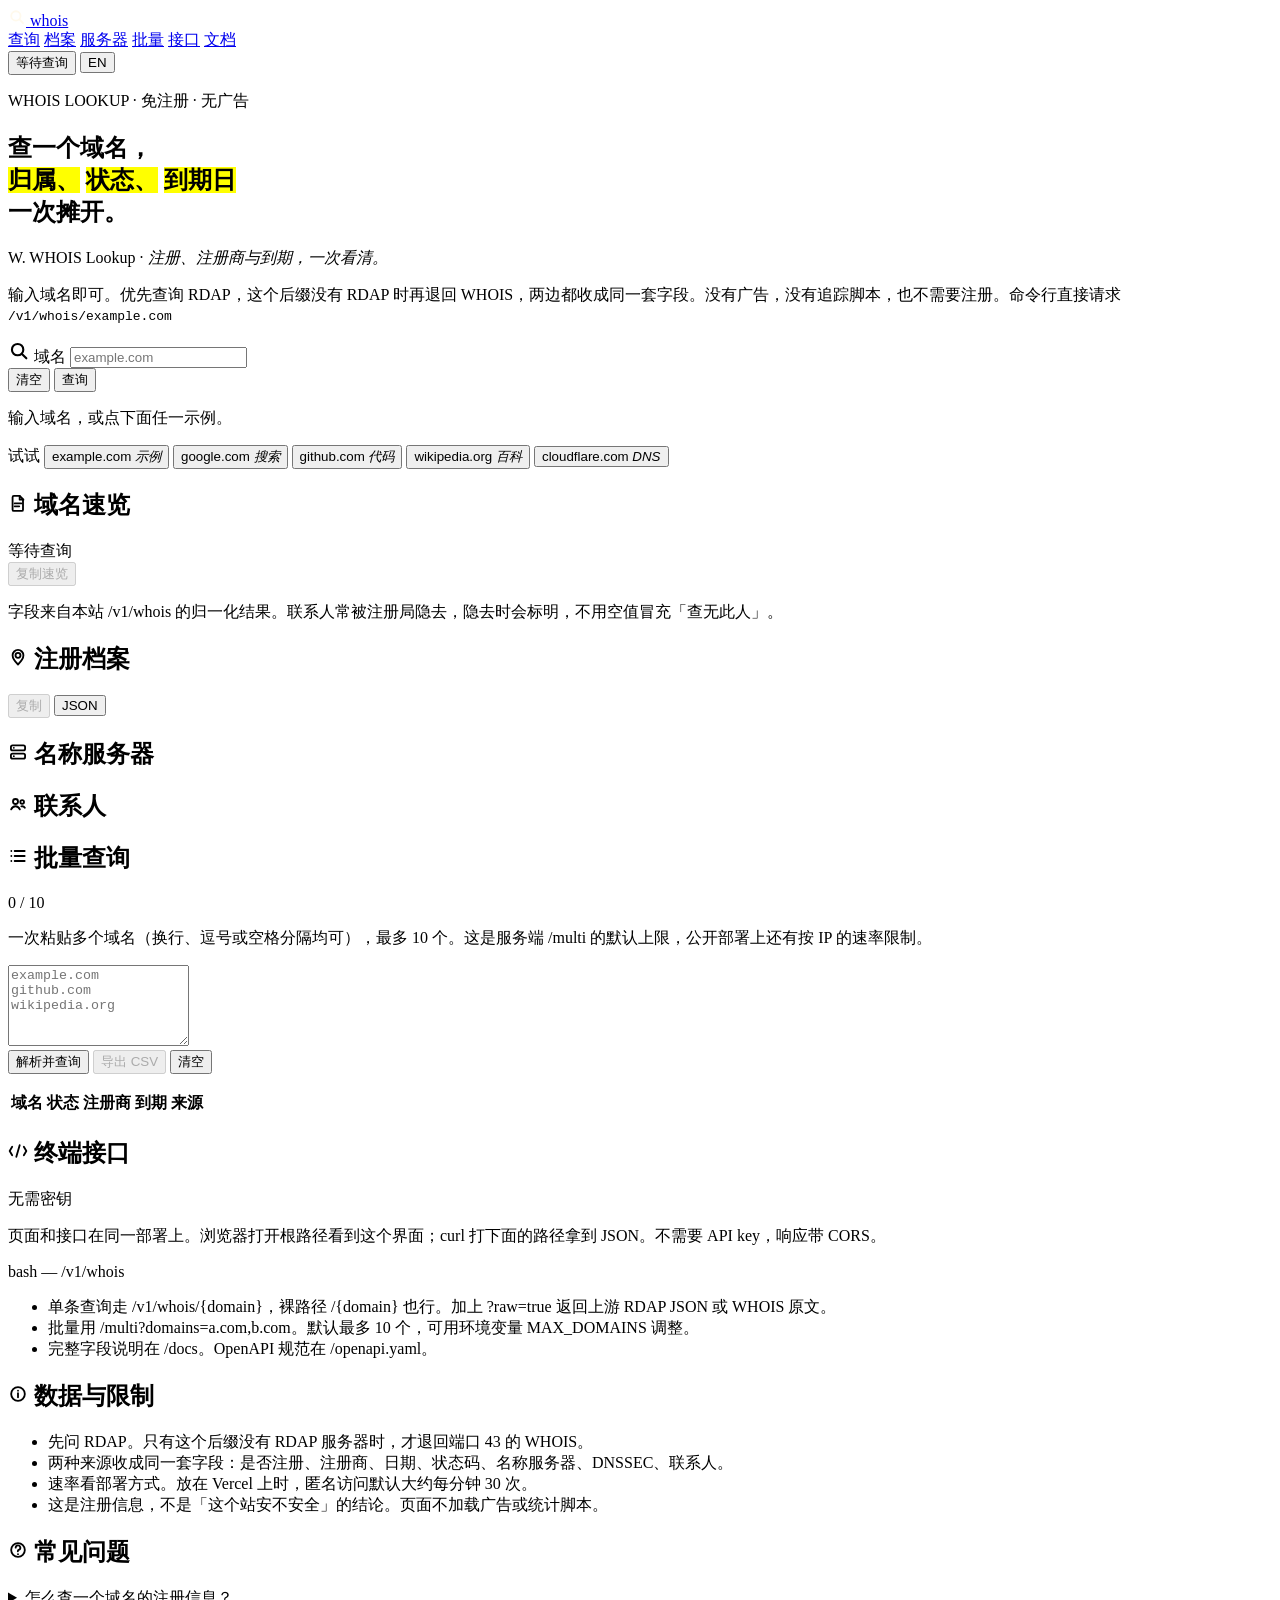
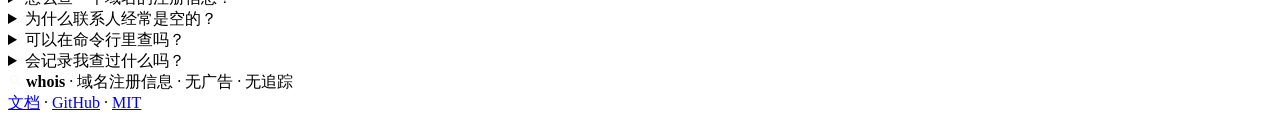
==== internal/web/static/index.html @ 6c689e0a "Redesign the WHOIS page in the cream neo-brutalist style (#1) The lookup UI stays on the same-origin" ====
<!doctype html>
<html lang="zh-CN">
  <head>
    <meta charset="utf-8" />
    <meta name="viewport" content="width=device-width, initial-scale=1, viewport-fit=cover" />
    <meta name="theme-color" content="#F5EFE1" />
    <meta name="color-scheme" content="light" />
    <meta name="robots" content="index, follow" />
    <meta name="description" content="输入域名，一次看清注册状态、注册商、到期日、名称服务器和联系人。RDAP 优先，WHOIS 兜底。免注册、无广告、无追踪脚本。" />
    <meta property="og:type" content="website" />
    <meta property="og:locale" content="zh_CN" />
    <meta property="og:title" content="域名 WHOIS 查询" />
    <meta property="og:description" content="归属、状态、到期日一次摊开。免注册、无广告、无追踪脚本。" />
    <title>域名 WHOIS 查询</title>
    <link rel="icon" href="/favicon.svg" type="image/svg+xml" />
    <link rel="stylesheet" href="/styles.css" />
  </head>
  <body>
    <header class="bar">
      <a class="brand" href="#lookup">
        <span class="brand-mark" aria-hidden="true">
          <svg viewBox="0 0 24 24" width="18" height="18" fill="none" stroke="#FFF9EC" stroke-width="2.4" stroke-linecap="round">
            <circle cx="10.5" cy="10.5" r="6.2"></circle>
            <path d="M15.2 15.2 L20 20"></path>
          </svg>
        </span>
        <span class="brand-txt">whois</span>
      </a>
      <nav class="nav" aria-label="Primary">
        <a href="#lookup" data-i18n="nav.lookup">查询</a>
        <a href="#record" data-i18n="nav.record">档案</a>
        <a href="#ns" data-i18n="nav.ns">服务器</a>
        <a href="#batch" data-i18n="nav.batch">批量</a>
        <a href="#api" data-i18n="nav.api">接口</a>
        <a href="/docs" data-i18n="nav.docs">文档</a>
      </nav>
      <div class="bar-side">
        <button type="button" class="bar-me" id="barMe">
          <span class="dot dot-grey" id="barDot" aria-hidden="true"></span>
          <span id="barQuery">等待查询</span>
        </button>
        <button type="button" class="lang" id="langToggle" aria-label="English">EN</button>
      </div>
    </header>

    <main class="wrap">
      <noscript>
        <p class="noscript">查询界面需要 JavaScript。接口本身不需要浏览器：<code>/v1/whois/example.com</code></p>
      </noscript>

      <section class="card card-hero" id="lookup">
        <p class="eyebrow"><span class="sq sq-violet" aria-hidden="true"></span><span data-i18n="eyebrow">WHOIS LOOKUP · 免注册 · 无广告</span></p>
        <h1 class="h1">
          <span data-i18n="h1.l1">查一个域名，</span><br />
          <mark class="hl hl-pink" data-i18n="h1.a">归属、</mark>
          <mark class="hl hl-sky" data-i18n="h1.b">状态、</mark>
          <mark class="hl hl-lime" data-i18n="h1.c">到期日</mark><br />
          <span data-i18n="h1.l3">一次摊开。</span>
        </h1>
        <p class="tagline">
          <span class="tl-key">W.</span>
          <span data-i18n="tag.main">WHOIS Lookup</span>
          <span class="tl-sep" aria-hidden="true">·</span>
          <em data-i18n="tag.sub">注册、注册商与到期，一次看清。</em>
        </p>
        <p class="lede">
          <span data-i18n="lede">输入域名即可。优先查询 RDAP，这个后缀没有 RDAP 时再退回 WHOIS，两边都收成同一套字段。没有广告，没有追踪脚本，也不需要注册。命令行直接请求</span>
          <code>/v1/whois/example.com</code>
        </p>

        <form class="search" id="lookupForm">
          <span class="search-ico" aria-hidden="true">
            <svg viewBox="0 0 24 24" width="22" height="22" fill="none" stroke="currentColor" stroke-width="2.3" stroke-linecap="round">
              <circle cx="10.5" cy="10.5" r="6.2"></circle>
              <path d="M15.2 15.2 L20 20"></path>
            </svg>
          </span>
          <label class="sr-only" for="q" data-i18n="label.q">域名</label>
          <input id="q" name="q" type="text" inputmode="url" autocomplete="off" spellcheck="false" maxlength="400" placeholder="example.com" data-i18n-placeholder="ph" />
          <div class="search-actions">
            <button class="btn btn-cream" type="button" id="clearBtn" data-i18n="btn.clear">清空</button>
            <button class="btn btn-primary" type="submit" id="searchBtn" data-i18n="btn.search">查询</button>
          </div>
        </form>
        <p class="status" id="status" role="status" data-i18n="status.idle">输入域名，或点下面任一示例。</p>
        <div class="chips" id="chips">
          <span class="chips-label" data-i18n="chips.label">试试</span>
          <button type="button" class="chip" data-domain="example.com">example.com <i data-i18n="chip.demo">示例</i></button>
          <button type="button" class="chip" data-domain="google.com">google.com <i data-i18n="chip.google">搜索</i></button>
          <button type="button" class="chip" data-domain="github.com">github.com <i data-i18n="chip.github">代码</i></button>
          <button type="button" class="chip" data-domain="wikipedia.org">wikipedia.org <i data-i18n="chip.wiki">百科</i></button>
          <button type="button" class="chip" data-domain="cloudflare.com">cloudflare.com <i data-i18n="chip.cf">DNS</i></button>
        </div>
        <div class="hist" id="histRow" hidden>
          <span class="chips-label" data-i18n="recent">最近</span>
          <div class="chips" id="hist"></div>
          <button type="button" class="mini" id="clearRecent" data-i18n="recent.clear">清除</button>
        </div>
      </section>

      <aside class="card card-snap" id="snap">
        <div class="card-head">
          <h2 class="h2">
            <svg viewBox="0 0 24 24" width="20" height="20" fill="none" stroke="currentColor" stroke-width="2.2" stroke-linecap="round" stroke-linejoin="round" aria-hidden="true">
              <path d="M7 3.5 h7 l4 4 V20 a1.5 1.5 0 0 1 -1.5 1.5 h-9.5 a1.5 1.5 0 0 1 -1.5 -1.5 V5 a1.5 1.5 0 0 1 1.5 -1.5 z"></path>
              <path d="M14 3.5 V8 h4.5"></path>
              <path d="M8 12.5 h8 M8 16 h5.5"></path>
            </svg>
            <span data-i18n="snap.title">域名速览</span>
          </h2>
          <span class="badge badge-grey" id="snapBadge" data-i18n="snap.badge.wait">等待查询</span>
        </div>
        <div id="snapBody"></div>
        <button type="button" class="btn btn-sum" id="snapCopy" data-i18n="snap.copy" disabled>复制速览</button>
        <p class="fine" data-i18n="snap.fine">字段来自本站 /v1/whois 的归一化结果。联系人常被注册局隐去，隐去时会标明，不用空值冒充「查无此人」。</p>
      </aside>

      <section class="card card-record" id="record">
        <div class="card-head">
          <h2 class="h2">
            <svg viewBox="0 0 24 24" width="20" height="20" fill="none" stroke="currentColor" stroke-width="2.2" stroke-linecap="round" stroke-linejoin="round" aria-hidden="true">
              <circle cx="12" cy="10" r="3"></circle>
              <path d="M12 21 s-6.5 -6.2 -6.5 -11 a6.5 6.5 0 0 1 13 0 c0 4.8 -6.5 11 -6.5 11 z"></path>
            </svg>
            <span data-i18n="record.title">注册档案</span>
          </h2>
          <div class="card-tools">
            <button type="button" class="mini" id="recordCopy" data-i18n="record.copy" disabled>复制</button>
            <button type="button" class="mini" id="jsonToggle" data-i18n="record.json" aria-pressed="false">JSON</button>
          </div>
        </div>
        <div id="recordBody"></div>
        <pre class="raw" id="rawJson" hidden></pre>
      </section>

      <section class="card card-ns" id="ns">
        <div class="card-head">
          <h2 class="h2">
            <svg viewBox="0 0 24 24" width="20" height="20" fill="none" stroke="currentColor" stroke-width="2.2" stroke-linecap="round" stroke-linejoin="round" aria-hidden="true">
              <rect x="3.5" y="4" width="17" height="6" rx="2"></rect>
              <rect x="3.5" y="14" width="17" height="6" rx="2"></rect>
              <path d="M7 7 h.01 M7 17 h.01"></path>
            </svg>
            <span data-i18n="ns.title">名称服务器</span>
          </h2>
        </div>
        <div id="nsBody"></div>
      </section>

      <section class="card card-contacts" id="contacts">
        <div class="card-head">
          <h2 class="h2">
            <svg viewBox="0 0 24 24" width="20" height="20" fill="none" stroke="currentColor" stroke-width="2.2" stroke-linecap="round" stroke-linejoin="round" aria-hidden="true">
              <circle cx="9" cy="9" r="3"></circle>
              <path d="M3.8 18.5 c1.2 -2.6 3.2 -3.8 5.2 -3.8 s4 1.2 5.2 3.8"></path>
              <circle cx="17" cy="9.5" r="2.2"></circle>
              <path d="M16 14.8 c1.6 -.4 3.2 .2 4.2 1.8"></path>
            </svg>
            <span data-i18n="contacts.title">联系人</span>
          </h2>
        </div>
        <div id="contactsBody"></div>
      </section>

      <section class="card card-batch" id="batch">
        <div class="card-head">
          <h2 class="h2">
            <svg viewBox="0 0 24 24" width="20" height="20" fill="none" stroke="currentColor" stroke-width="2.2" stroke-linecap="round" stroke-linejoin="round" aria-hidden="true">
              <path d="M8 6 h12 M8 12 h12 M8 18 h12"></path>
              <path d="M4 6 h.01 M4 12 h.01 M4 18 h.01"></path>
            </svg>
            <span data-i18n="batch.title">批量查询</span>
          </h2>
          <span class="count" id="batchCount">0 / 10</span>
        </div>
        <p class="fine" data-i18n="batch.help">一次粘贴多个域名（换行、逗号或空格分隔均可），最多 10 个。这是服务端 /multi 的默认上限，公开部署上还有按 IP 的速率限制。</p>
        <textarea class="ta" id="batchInput" rows="5" spellcheck="false" data-i18n-placeholder="batch.ph" placeholder="example.com&#10;github.com&#10;wikipedia.org"></textarea>
        <div class="row-btns">
          <button type="button" class="btn btn-primary" id="batchRun" data-i18n="batch.run">解析并查询</button>
          <button type="button" class="btn btn-cream" id="batchCsv" data-i18n="batch.csv" disabled>导出 CSV</button>
          <button type="button" class="btn btn-ghost" id="batchClear" data-i18n="batch.clear">清空</button>
        </div>
        <p class="status" id="batchStatus" role="status"></p>
        <div class="tbl-wrap">
          <table class="tbl">
            <thead>
              <tr>
                <th data-i18n="th.domain">域名</th>
                <th data-i18n="th.status">状态</th>
                <th data-i18n="th.registrar">注册商</th>
                <th data-i18n="th.expires">到期</th>
                <th data-i18n="th.source">来源</th>
              </tr>
            </thead>
            <tbody id="batchRows"></tbody>
          </table>
        </div>
      </section>

      <section class="card card-api" id="api">
        <div class="card-head">
          <h2 class="h2">
            <svg viewBox="0 0 24 24" width="20" height="20" fill="none" stroke="currentColor" stroke-width="2.2" stroke-linecap="round" stroke-linejoin="round" aria-hidden="true">
              <path d="M5 7 l-3 5 l3 5"></path>
              <path d="M19 7 l3 5 l-3 5"></path>
              <path d="M14 5 l-4 14"></path>
            </svg>
            <span data-i18n="api.title">终端接口</span>
          </h2>
          <span class="badge badge-lime" data-i18n="api.badge">无需密钥</span>
        </div>
        <p class="lede lede-sm" data-i18n="api.lede">页面和接口在同一部署上。浏览器打开根路径看到这个界面；curl 打下面的路径拿到 JSON。不需要 API key，响应带 CORS。</p>
        <div class="term">
          <div class="term-bar">
            <span class="term-dot"></span><span class="term-dot"></span><span class="term-dot"></span>
            <span class="term-title">bash — /v1/whois</span>
          </div>
          <pre class="term-body" id="curlOut"></pre>
        </div>
        <ul class="notes">
          <li data-i18n="api.n1">单条查询走 /v1/whois/{domain}，裸路径 /{domain} 也行。加上 ?raw=true 返回上游 RDAP JSON 或 WHOIS 原文。</li>
          <li data-i18n="api.n2">批量用 /multi?domains=a.com,b.com。默认最多 10 个，可用环境变量 MAX_DOMAINS 调整。</li>
          <li data-i18n="api.n3">完整字段说明在 /docs。OpenAPI 规范在 /openapi.yaml。</li>
        </ul>
      </section>

      <section class="card card-about" id="about">
        <div class="card-head">
          <h2 class="h2">
            <svg viewBox="0 0 24 24" width="20" height="20" fill="none" stroke="currentColor" stroke-width="2.2" stroke-linecap="round" aria-hidden="true">
              <circle cx="12" cy="12" r="8.2"></circle>
              <path d="M12 11 v5"></path>
              <path d="M12 8 h.01"></path>
            </svg>
            <span data-i18n="about.title">数据与限制</span>
          </h2>
        </div>
        <ul class="notes">
          <li data-i18n="about.n1">先问 RDAP。只有这个后缀没有 RDAP 服务器时，才退回端口 43 的 WHOIS。</li>
          <li data-i18n="about.n2">两种来源收成同一套字段：是否注册、注册商、日期、状态码、名称服务器、DNSSEC、联系人。</li>
          <li data-i18n="about.n3">速率看部署方式。放在 Vercel 上时，匿名访问默认大约每分钟 30 次。</li>
          <li data-i18n="about.n4">这是注册信息，不是「这个站安不安全」的结论。页面不加载广告或统计脚本。</li>
        </ul>
      </section>

      <section class="card card-faq" id="faq">
        <div class="card-head">
          <h2 class="h2">
            <svg viewBox="0 0 24 24" width="20" height="20" fill="none" stroke="currentColor" stroke-width="2.2" stroke-linecap="round" aria-hidden="true">
              <circle cx="12" cy="12" r="8.2"></circle>
              <path d="M9.2 9.2 a2.8 2.8 0 1 1 3.6 2.7 c-.7.3 -1 .8 -1 1.6"></path>
              <path d="M12 17 h.01"></path>
            </svg>
            <span data-i18n="faq.title">常见问题</span>
          </h2>
        </div>
        <details class="qa">
          <summary><span data-i18n="faq.q1">怎么查一个域名的注册信息？</span></summary>
          <p data-i18n="faq.a1">在上方输入域名，例如 example.com，或点一个示例。也接受带 https:// 的地址，服务端会先剥掉协议和路径。页面请求本站的 /v1/whois/{domain}，把注册状态、注册商、日期、名称服务器和联系人摊开。</p>
        </details>
        <details class="qa">
          <summary><span data-i18n="faq.q2">为什么联系人经常是空的？</span></summary>
          <p data-i18n="faq.a2">多数注册局按隐私规则隐去个人联系信息，通用顶级域尤其常见。隐去时这一格会写「已隐去」。那是注册局的选择，不是查询失败。</p>
        </details>
        <details class="qa">
          <summary><span data-i18n="faq.q3">可以在命令行里查吗？</span></summary>
          <p data-i18n="faq.a3">可以，不需要密钥。请求 /v1/whois/example.com 得到归一化 JSON；加上 ?raw=true 则是上游原文。多个域名用 /multi?domains=a.com,b.com。浏览器访问根路径仍然是这个页面。</p>
        </details>
        <details class="qa">
          <summary><span data-i18n="faq.q4">会记录我查过什么吗？</span></summary>
          <p data-i18n="faq.a4">页面没有第三方统计。「最近」列表只存在你这台浏览器的本地存储里，可以在上面一键清除。服务端可以开内存缓存，用来少打注册局，缓存的是查询结果，不是一份用户档案。</p>
        </details>
      </section>
    </main>

    <div class="foot-wrap">
      <footer class="foot">
        <div class="foot-l">
          <span class="brand-mark sm" aria-hidden="true">
            <svg viewBox="0 0 24 24" width="14" height="14" fill="none" stroke="#FFF9EC" stroke-width="2.4" stroke-linecap="round">
              <circle cx="10.5" cy="10.5" r="6.2"></circle>
              <path d="M15.2 15.2 L20 20"></path>
            </svg>
          </span>
          <strong class="brand-txt">whois</strong>
          <span class="foot-sep" aria-hidden="true">·</span>
          <span data-i18n="foot.blurb">域名注册信息</span>
          <span class="foot-sep" aria-hidden="true">·</span>
          <span data-i18n="foot.privacy">无广告 · 无追踪</span>
        </div>
        <div class="foot-r">
          <a class="foot-link" href="/docs" data-i18n="nav.docs">文档</a>
          <span class="foot-sep" aria-hidden="true">·</span>
          <a class="foot-link" href="https://github.com/niesgeek/who-dat" target="_blank" rel="noopener noreferrer">GitHub</a>
          <span class="foot-sep" aria-hidden="true">·</span>
          <a class="foot-link" href="https://github.com/niesgeek/who-dat/blob/main/LICENSE" target="_blank" rel="noopener noreferrer">MIT</a>
        </div>
      </footer>
    </div>
    <div class="toast" id="toast" role="status" aria-live="polite"></div>
    <script src="/app.js"></script>
  </body>
</html>
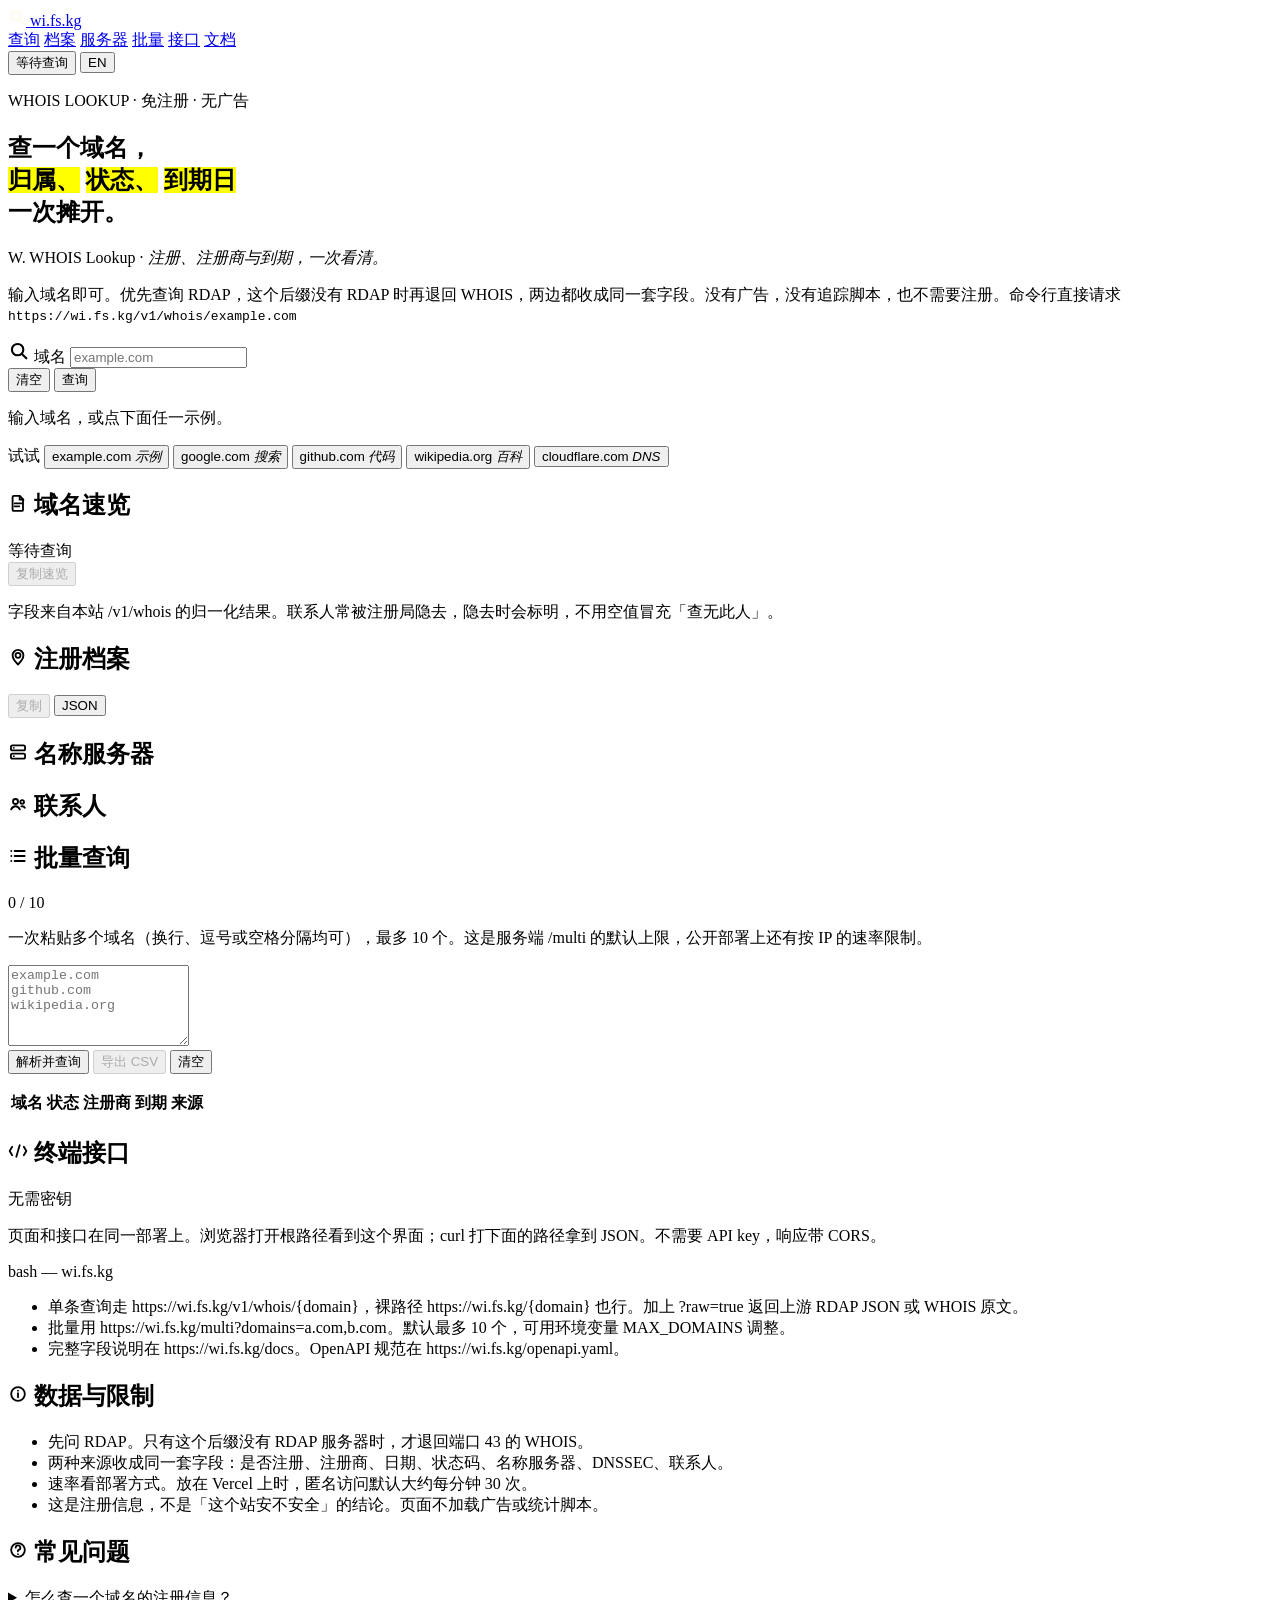
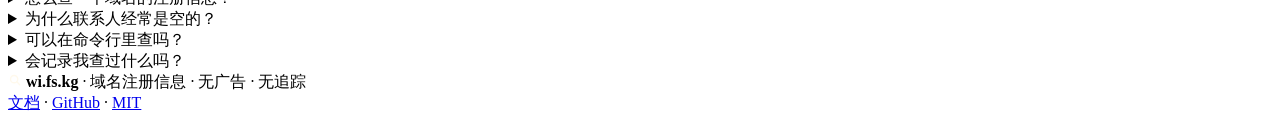
==== commit e477eb7a: "Present wi.fs.kg as the public site domain (#2) Point homepage branding, meta, API examples, and the" ====
--- a/internal/web/static/index.html
+++ b/internal/web/static/index.html
@@ -9,9 +9,11 @@
     <meta name="description" content="输入域名，一次看清注册状态、注册商、到期日、名称服务器和联系人。RDAP 优先，WHOIS 兜底。免注册、无广告、无追踪脚本。" />
     <meta property="og:type" content="website" />
     <meta property="og:locale" content="zh_CN" />
-    <meta property="og:title" content="域名 WHOIS 查询" />
+    <meta property="og:url" content="https://wi.fs.kg/" />
+    <meta property="og:title" content="wi.fs.kg — 域名 WHOIS 查询" />
     <meta property="og:description" content="归属、状态、到期日一次摊开。免注册、无广告、无追踪脚本。" />
-    <title>域名 WHOIS 查询</title>
+    <link rel="canonical" href="https://wi.fs.kg/" />
+    <title>wi.fs.kg — 域名 WHOIS 查询</title>
     <link rel="icon" href="/favicon.svg" type="image/svg+xml" />
     <link rel="stylesheet" href="/styles.css" />
   </head>
@@ -24,7 +26,7 @@
             <path d="M15.2 15.2 L20 20"></path>
           </svg>
         </span>
-        <span class="brand-txt">whois</span>
+        <span class="brand-txt">wi.fs.kg</span>
       </a>
       <nav class="nav" aria-label="Primary">
         <a href="#lookup" data-i18n="nav.lookup">查询</a>
@@ -45,7 +47,7 @@
 
     <main class="wrap">
       <noscript>
-        <p class="noscript">查询界面需要 JavaScript。接口本身不需要浏览器：<code>/v1/whois/example.com</code></p>
+        <p class="noscript">查询界面需要 JavaScript。接口本身不需要浏览器：<code>https://wi.fs.kg/v1/whois/example.com</code></p>
       </noscript>
 
       <section class="card card-hero" id="lookup">
@@ -65,7 +67,7 @@
         </p>
         <p class="lede">
           <span data-i18n="lede">输入域名即可。优先查询 RDAP，这个后缀没有 RDAP 时再退回 WHOIS，两边都收成同一套字段。没有广告，没有追踪脚本，也不需要注册。命令行直接请求</span>
-          <code>/v1/whois/example.com</code>
+          <code>https://wi.fs.kg/v1/whois/example.com</code>
         </p>
 
         <form class="search" id="lookupForm">
@@ -213,14 +215,14 @@
         <div class="term">
           <div class="term-bar">
             <span class="term-dot"></span><span class="term-dot"></span><span class="term-dot"></span>
-            <span class="term-title">bash — /v1/whois</span>
+            <span class="term-title">bash — wi.fs.kg</span>
           </div>
           <pre class="term-body" id="curlOut"></pre>
         </div>
         <ul class="notes">
-          <li data-i18n="api.n1">单条查询走 /v1/whois/{domain}，裸路径 /{domain} 也行。加上 ?raw=true 返回上游 RDAP JSON 或 WHOIS 原文。</li>
-          <li data-i18n="api.n2">批量用 /multi?domains=a.com,b.com。默认最多 10 个，可用环境变量 MAX_DOMAINS 调整。</li>
-          <li data-i18n="api.n3">完整字段说明在 /docs。OpenAPI 规范在 /openapi.yaml。</li>
+          <li data-i18n="api.n1">单条查询走 https://wi.fs.kg/v1/whois/{domain}，裸路径 https://wi.fs.kg/{domain} 也行。加上 ?raw=true 返回上游 RDAP JSON 或 WHOIS 原文。</li>
+          <li data-i18n="api.n2">批量用 https://wi.fs.kg/multi?domains=a.com,b.com。默认最多 10 个，可用环境变量 MAX_DOMAINS 调整。</li>
+          <li data-i18n="api.n3">完整字段说明在 https://wi.fs.kg/docs。OpenAPI 规范在 https://wi.fs.kg/openapi.yaml。</li>
         </ul>
       </section>
 
@@ -264,7 +266,7 @@
         </details>
         <details class="qa">
           <summary><span data-i18n="faq.q3">可以在命令行里查吗？</span></summary>
-          <p data-i18n="faq.a3">可以，不需要密钥。请求 /v1/whois/example.com 得到归一化 JSON；加上 ?raw=true 则是上游原文。多个域名用 /multi?domains=a.com,b.com。浏览器访问根路径仍然是这个页面。</p>
+          <p data-i18n="faq.a3">可以，不需要密钥。请求 https://wi.fs.kg/v1/whois/example.com 得到归一化 JSON；加上 ?raw=true 则是上游原文。多个域名用 https://wi.fs.kg/multi?domains=a.com,b.com。浏览器访问根路径仍然是这个页面。</p>
         </details>
         <details class="qa">
           <summary><span data-i18n="faq.q4">会记录我查过什么吗？</span></summary>
@@ -282,7 +284,7 @@
               <path d="M15.2 15.2 L20 20"></path>
             </svg>
           </span>
-          <strong class="brand-txt">whois</strong>
+          <strong class="brand-txt">wi.fs.kg</strong>
           <span class="foot-sep" aria-hidden="true">·</span>
           <span data-i18n="foot.blurb">域名注册信息</span>
           <span class="foot-sep" aria-hidden="true">·</span>
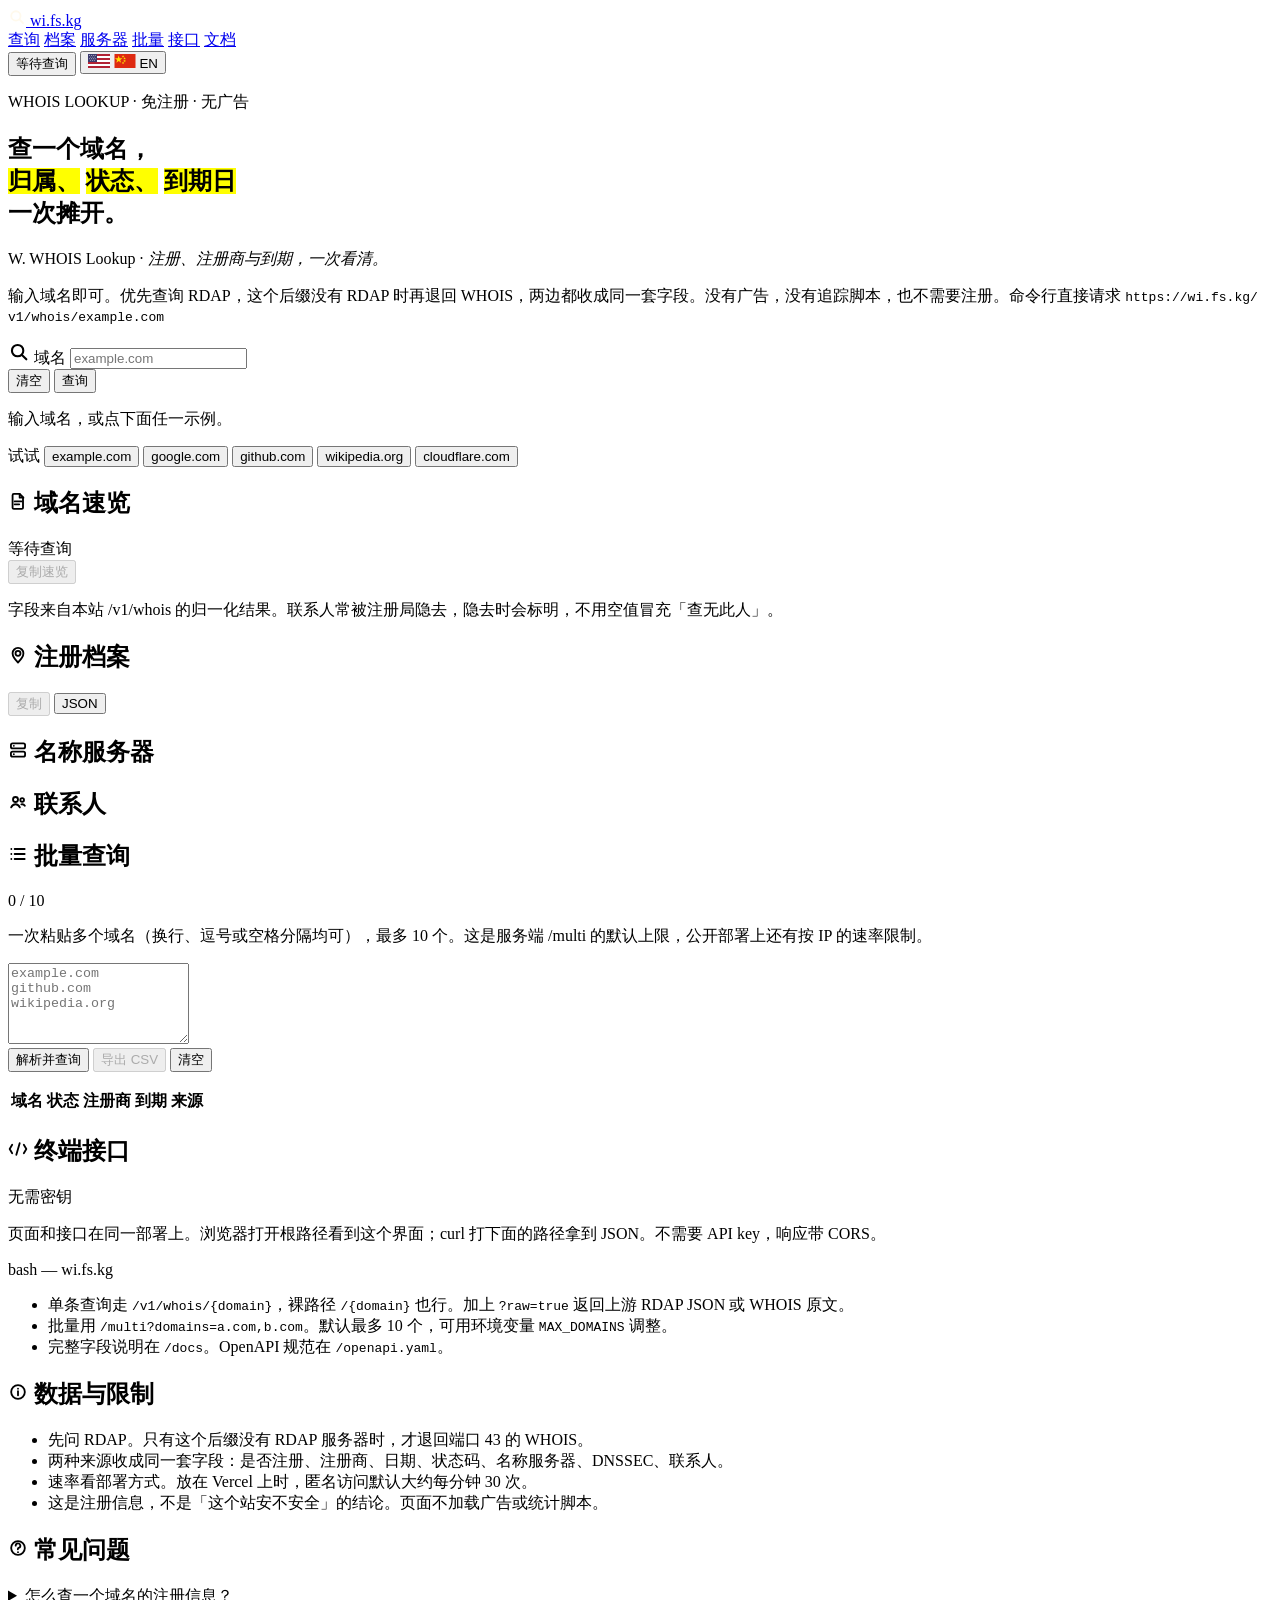
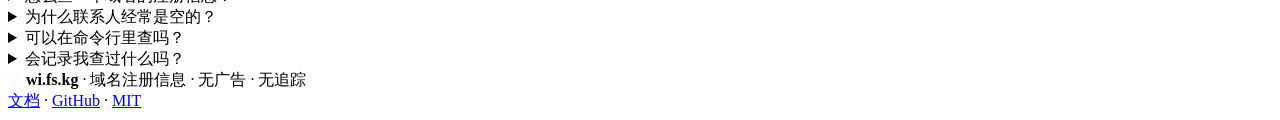
==== commit 906abb43: "Retune WHOIS page: pink brief, chips, wrap, flag toggle (#3) Use a hot-pink domain brief instead of " ====
--- a/internal/web/static/index.html
+++ b/internal/web/static/index.html
@@ -41,13 +41,49 @@
           <span class="dot dot-grey" id="barDot" aria-hidden="true"></span>
           <span id="barQuery">等待查询</span>
         </button>
-        <button type="button" class="lang" id="langToggle" aria-label="English">EN</button>
+        <button type="button" class="lang" id="langToggle" aria-label="切换到英文">
+          <span class="lang-flag" aria-hidden="true">
+            <svg class="flag flag-us" viewBox="0 0 22 14" width="22" height="14">
+              <rect width="22" height="14" fill="#fff"></rect>
+              <rect y="0" width="22" height="2" fill="#b22234"></rect>
+              <rect y="4" width="22" height="2" fill="#b22234"></rect>
+              <rect y="8" width="22" height="2" fill="#b22234"></rect>
+              <rect y="12" width="22" height="2" fill="#b22234"></rect>
+              <rect width="9" height="8" fill="#3c3b6e"></rect>
+              <g fill="#fff">
+                <circle cx="1.5" cy="1.5" r="0.45"></circle>
+                <circle cx="3.4" cy="1.5" r="0.45"></circle>
+                <circle cx="5.3" cy="1.5" r="0.45"></circle>
+                <circle cx="7.2" cy="1.5" r="0.45"></circle>
+                <circle cx="2.45" cy="3.1" r="0.45"></circle>
+                <circle cx="4.35" cy="3.1" r="0.45"></circle>
+                <circle cx="6.25" cy="3.1" r="0.45"></circle>
+                <circle cx="1.5" cy="4.7" r="0.45"></circle>
+                <circle cx="3.4" cy="4.7" r="0.45"></circle>
+                <circle cx="5.3" cy="4.7" r="0.45"></circle>
+                <circle cx="7.2" cy="4.7" r="0.45"></circle>
+                <circle cx="2.45" cy="6.3" r="0.45"></circle>
+                <circle cx="4.35" cy="6.3" r="0.45"></circle>
+                <circle cx="6.25" cy="6.3" r="0.45"></circle>
+              </g>
+            </svg>
+            <svg class="flag flag-cn" viewBox="0 0 30 20" width="22" height="14">
+              <rect width="30" height="20" fill="#de2910"></rect>
+              <polygon fill="#ffde00" points="6,2.2 7.35,6.15 11.5,6.15 8.15,8.55 9.4,12.5 6,10.05 2.6,12.5 3.85,8.55 0.5,6.15 4.65,6.15"></polygon>
+              <polygon fill="#ffde00" points="12.2,1.5 12.7,2.85 14.15,2.85 13,3.7 13.45,5.05 12.2,4.2 10.95,5.05 11.4,3.7 10.25,2.85 11.7,2.85"></polygon>
+              <polygon fill="#ffde00" points="14.4,4.3 14.9,5.65 16.35,5.65 15.2,6.5 15.65,7.85 14.4,7 13.15,7.85 13.6,6.5 12.45,5.65 13.9,5.65"></polygon>
+              <polygon fill="#ffde00" points="14.4,8.1 14.9,9.45 16.35,9.45 15.2,10.3 15.65,11.65 14.4,10.8 13.15,11.65 13.6,10.3 12.45,9.45 13.9,9.45"></polygon>
+              <polygon fill="#ffde00" points="12.2,10.7 12.7,12.05 14.15,12.05 13,12.9 13.45,14.25 12.2,13.4 10.95,14.25 11.4,12.9 10.25,12.05 11.7,12.05"></polygon>
+            </svg>
+          </span>
+          <span data-i18n="lang.btn">EN</span>
+        </button>
       </div>
     </header>
 
     <main class="wrap">
       <noscript>
-        <p class="noscript">查询界面需要 JavaScript。接口本身不需要浏览器：<code>https://wi.fs.kg/v1/whois/example.com</code></p>
+        <p class="noscript">查询界面需要 JavaScript。接口本身不需要浏览器：<code class="url">https://wi.fs.kg/<wbr>v1/whois/example.com</code></p>
       </noscript>
 
       <section class="card card-hero" id="lookup">
@@ -67,7 +103,7 @@
         </p>
         <p class="lede">
           <span data-i18n="lede">输入域名即可。优先查询 RDAP，这个后缀没有 RDAP 时再退回 WHOIS，两边都收成同一套字段。没有广告，没有追踪脚本，也不需要注册。命令行直接请求</span>
-          <code>https://wi.fs.kg/v1/whois/example.com</code>
+          <code class="url">https://wi.fs.kg/<wbr>v1/whois/example.com</code>
         </p>
 
         <form class="search" id="lookupForm">
@@ -87,11 +123,11 @@
         <p class="status" id="status" role="status" data-i18n="status.idle">输入域名，或点下面任一示例。</p>
         <div class="chips" id="chips">
           <span class="chips-label" data-i18n="chips.label">试试</span>
-          <button type="button" class="chip" data-domain="example.com">example.com <i data-i18n="chip.demo">示例</i></button>
-          <button type="button" class="chip" data-domain="google.com">google.com <i data-i18n="chip.google">搜索</i></button>
-          <button type="button" class="chip" data-domain="github.com">github.com <i data-i18n="chip.github">代码</i></button>
-          <button type="button" class="chip" data-domain="wikipedia.org">wikipedia.org <i data-i18n="chip.wiki">百科</i></button>
-          <button type="button" class="chip" data-domain="cloudflare.com">cloudflare.com <i data-i18n="chip.cf">DNS</i></button>
+          <button type="button" class="chip" data-domain="example.com">example.com</button>
+          <button type="button" class="chip" data-domain="google.com">google.com</button>
+          <button type="button" class="chip" data-domain="github.com">github.com</button>
+          <button type="button" class="chip" data-domain="wikipedia.org">wikipedia.org</button>
+          <button type="button" class="chip" data-domain="cloudflare.com">cloudflare.com</button>
         </div>
         <div class="hist" id="histRow" hidden>
           <span class="chips-label" data-i18n="recent">最近</span>
@@ -220,9 +256,9 @@
           <pre class="term-body" id="curlOut"></pre>
         </div>
         <ul class="notes">
-          <li data-i18n="api.n1">单条查询走 https://wi.fs.kg/v1/whois/{domain}，裸路径 https://wi.fs.kg/{domain} 也行。加上 ?raw=true 返回上游 RDAP JSON 或 WHOIS 原文。</li>
-          <li data-i18n="api.n2">批量用 https://wi.fs.kg/multi?domains=a.com,b.com。默认最多 10 个，可用环境变量 MAX_DOMAINS 调整。</li>
-          <li data-i18n="api.n3">完整字段说明在 https://wi.fs.kg/docs。OpenAPI 规范在 https://wi.fs.kg/openapi.yaml。</li>
+          <li data-i18n-html="api.n1">单条查询走 <code class="path">/v1/whois/{domain}</code>，裸路径 <code class="path">/{domain}</code> 也行。加上 <code class="path">?raw=true</code> 返回上游 RDAP JSON 或 WHOIS 原文。</li>
+          <li data-i18n-html="api.n2">批量用 <code class="path">/multi?domains=a.com,b.com</code>。默认最多 10 个，可用环境变量 <code class="path">MAX_DOMAINS</code> 调整。</li>
+          <li data-i18n-html="api.n3">完整字段说明在 <code class="path">/docs</code>。OpenAPI 规范在 <code class="path">/openapi.yaml</code>。</li>
         </ul>
       </section>
 
@@ -266,7 +302,7 @@
         </details>
         <details class="qa">
           <summary><span data-i18n="faq.q3">可以在命令行里查吗？</span></summary>
-          <p data-i18n="faq.a3">可以，不需要密钥。请求 https://wi.fs.kg/v1/whois/example.com 得到归一化 JSON；加上 ?raw=true 则是上游原文。多个域名用 https://wi.fs.kg/multi?domains=a.com,b.com。浏览器访问根路径仍然是这个页面。</p>
+          <p data-i18n-html="faq.a3">可以，不需要密钥。请求 <code class="path">/v1/whois/example.com</code> 得到归一化 JSON；加上 <code class="path">?raw=true</code> 则是上游原文。多个域名用 <code class="path">/multi?domains=a.com,b.com</code>。完整地址在上面的终端示例里。浏览器访问根路径仍然是这个页面。</p>
         </details>
         <details class="qa">
           <summary><span data-i18n="faq.q4">会记录我查过什么吗？</span></summary>
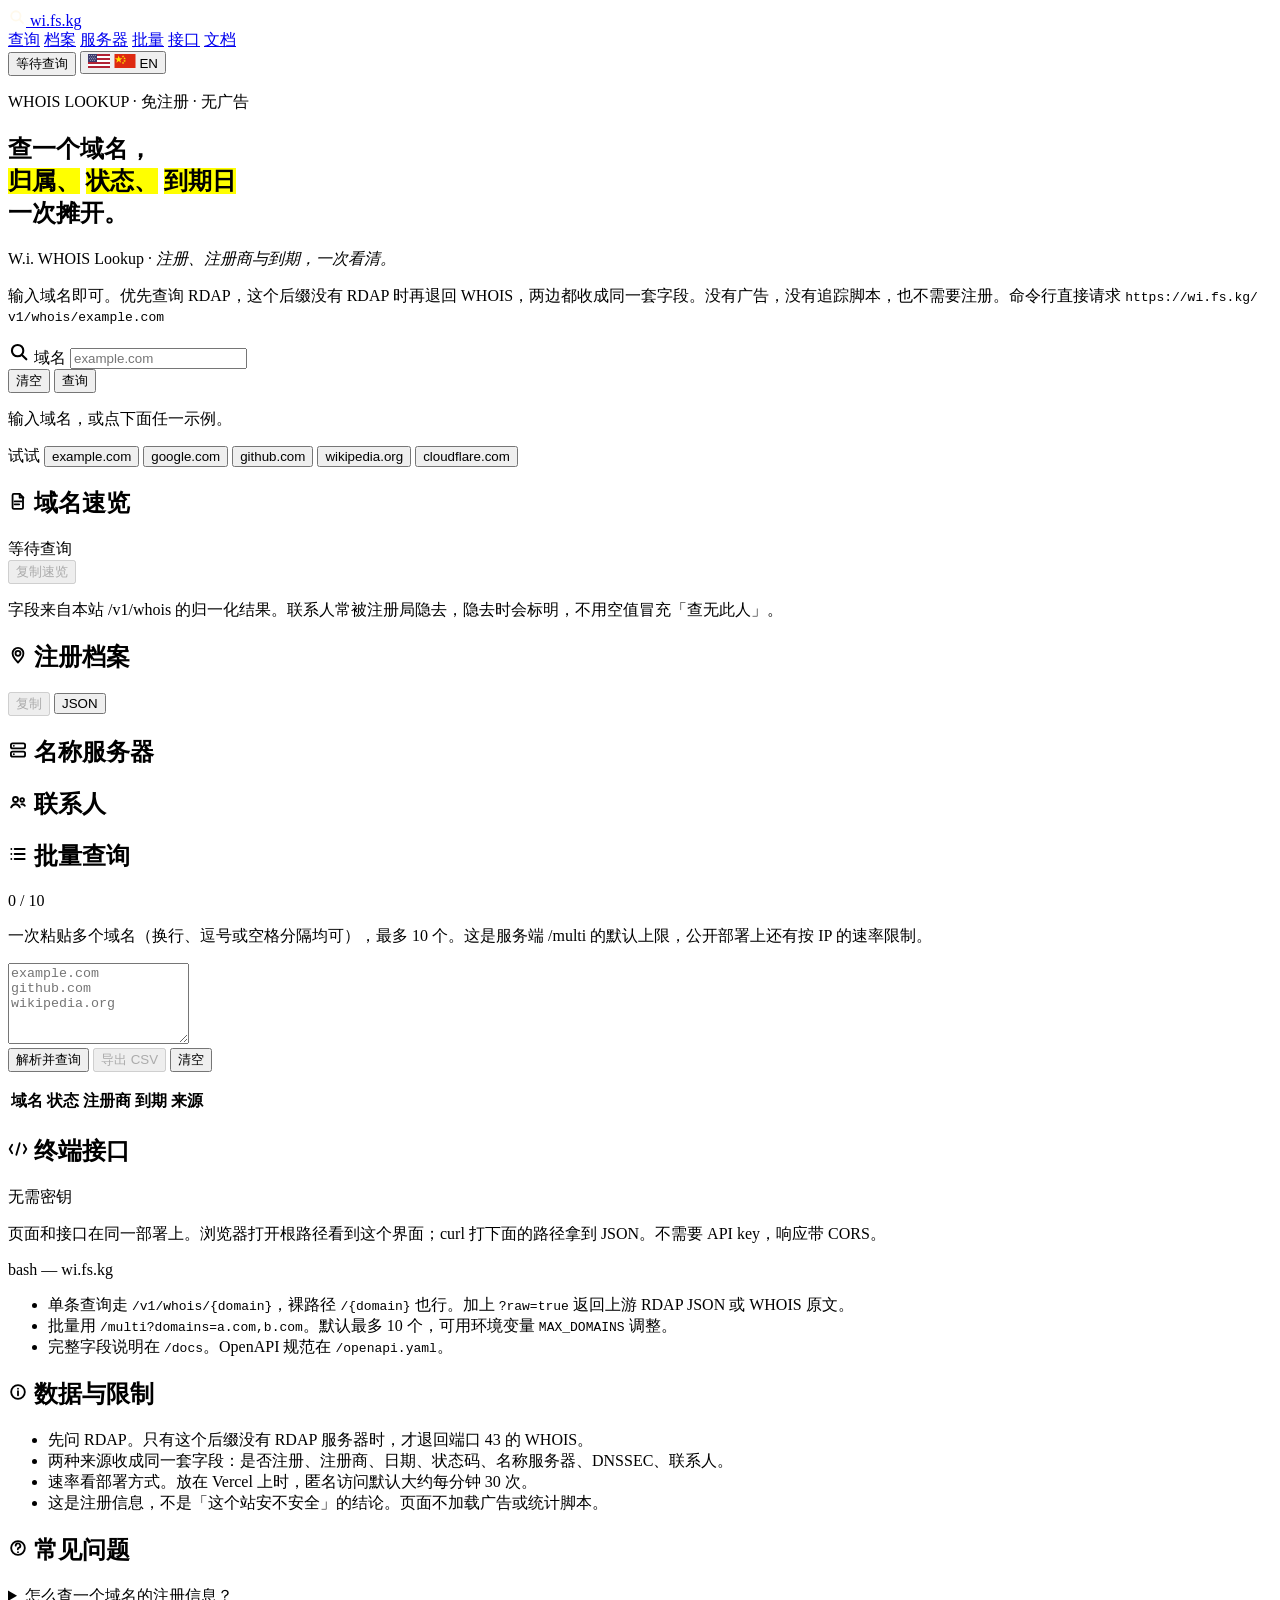
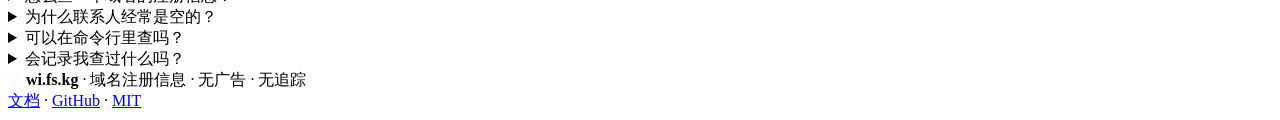
==== commit 0739314e: "Update index.html" ====
--- a/internal/web/static/index.html
+++ b/internal/web/static/index.html
@@ -96,7 +96,7 @@
           <span data-i18n="h1.l3">一次摊开。</span>
         </h1>
         <p class="tagline">
-          <span class="tl-key">W.</span>
+          <span class="tl-key">W.i.</span>
           <span data-i18n="tag.main">WHOIS Lookup</span>
           <span class="tl-sep" aria-hidden="true">·</span>
           <em data-i18n="tag.sub">注册、注册商与到期，一次看清。</em>
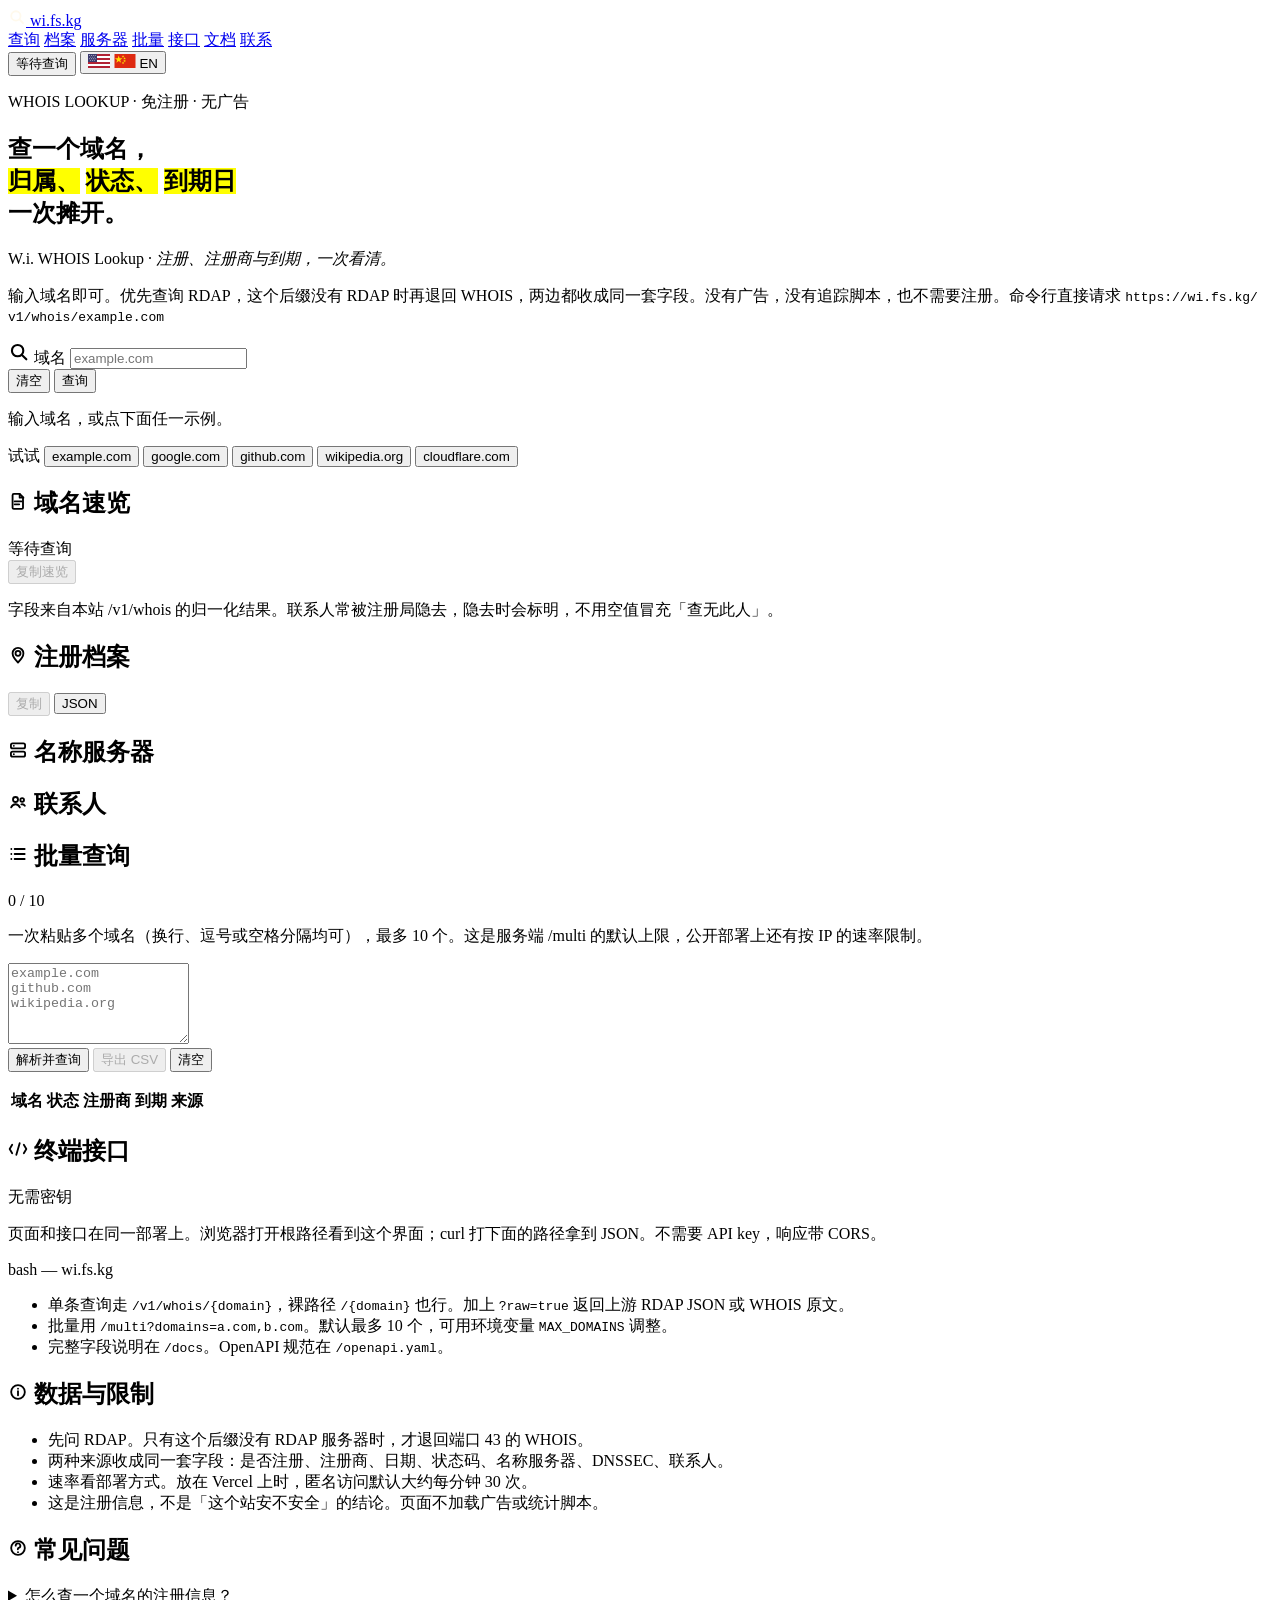
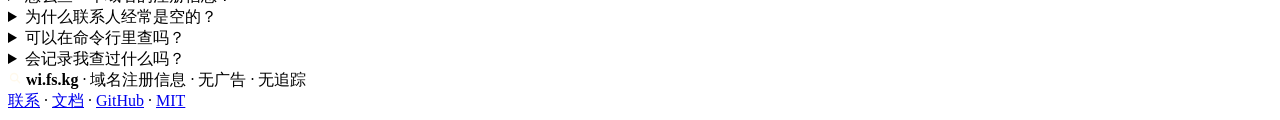
==== commit e54a4c98: "Add a /contact page that delivers notes to i@wi.fs.kg. The form follows the cream neo-brutalist page" ====
--- a/internal/web/static/index.html
+++ b/internal/web/static/index.html
@@ -35,6 +35,7 @@
         <a href="#batch" data-i18n="nav.batch">批量</a>
         <a href="#api" data-i18n="nav.api">接口</a>
         <a href="/docs" data-i18n="nav.docs">文档</a>
+        <a href="/contact" data-i18n="nav.contact">联系</a>
       </nav>
       <div class="bar-side">
         <button type="button" class="bar-me" id="barMe">
@@ -327,6 +328,8 @@
           <span data-i18n="foot.privacy">无广告 · 无追踪</span>
         </div>
         <div class="foot-r">
+          <a class="foot-link" href="/contact" data-i18n="nav.contact">联系</a>
+          <span class="foot-sep" aria-hidden="true">·</span>
           <a class="foot-link" href="/docs" data-i18n="nav.docs">文档</a>
           <span class="foot-sep" aria-hidden="true">·</span>
           <a class="foot-link" href="https://github.com/niesgeek/who-dat" target="_blank" rel="noopener noreferrer">GitHub</a>
